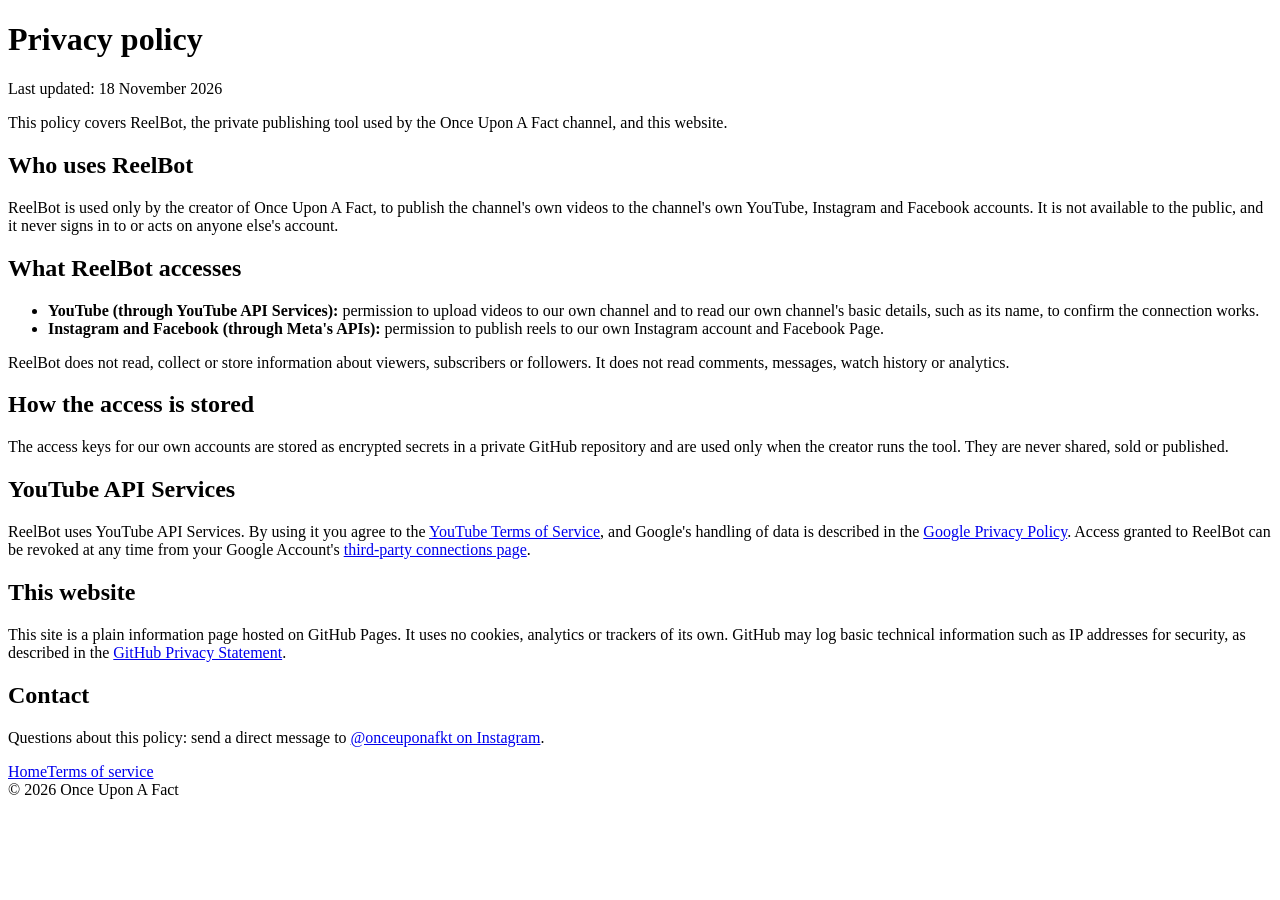
==== privacy.html @ 2e0c2e12 "Add privacy policy page for Once Upon A Fact This HTML file outlines the privacy policy for the Once" ====
<!DOCTYPE html>
<html lang="en">
<head>
<meta charset="utf-8">
<meta name="viewport" content="width=device-width, initial-scale=1">
<title>Privacy policy · Once Upon A Fact</title>
<link rel="stylesheet" href="style.css">
</head>
<body>
<main>
  <h1>Privacy policy</h1>
  <p class="tagline">Last updated: 18 November 2026</p>

  <p>This policy covers ReelBot, the private publishing tool used by the Once Upon A Fact channel, and this website.</p>

  <h2>Who uses ReelBot</h2>
  <p>ReelBot is used only by the creator of Once Upon A Fact, to publish the channel's own videos to the channel's own YouTube, Instagram and Facebook accounts. It is not available to the public, and it never signs in to or acts on anyone else's account.</p>

  <h2>What ReelBot accesses</h2>
  <ul>
    <li><strong>YouTube (through YouTube API Services):</strong> permission to upload videos to our own channel and to read our own channel's basic details, such as its name, to confirm the connection works.</li>
    <li><strong>Instagram and Facebook (through Meta's APIs):</strong> permission to publish reels to our own Instagram account and Facebook Page.</li>
  </ul>
  <p>ReelBot does not read, collect or store information about viewers, subscribers or followers. It does not read comments, messages, watch history or analytics.</p>

  <h2>How the access is stored</h2>
  <p>The access keys for our own accounts are stored as encrypted secrets in a private GitHub repository and are used only when the creator runs the tool. They are never shared, sold or published.</p>

  <h2>YouTube API Services</h2>
  <p>ReelBot uses YouTube API Services. By using it you agree to the <a href="https://www.youtube.com/t/terms">YouTube Terms of Service</a>, and Google's handling of data is described in the <a href="https://policies.google.com/privacy">Google Privacy Policy</a>. Access granted to ReelBot can be revoked at any time from your Google Account's <a href="https://myaccount.google.com/connections">third-party connections page</a>.</p>

  <h2>This website</h2>
  <p>This site is a plain information page hosted on GitHub Pages. It uses no cookies, analytics or trackers of its own. GitHub may log basic technical information such as IP addresses for security, as described in the <a href="https://docs.github.com/site-policy/privacy-policies/github-general-privacy-statement">GitHub Privacy Statement</a>.</p>

  <h2>Contact</h2>
  <p>Questions about this policy: send a direct message to <a href="https://www.instagram.com/onceuponafkt/">@onceuponafkt on Instagram</a>.</p>

  <nav><a href="index.html">Home</a><a href="terms.html">Terms of service</a></nav>
  <footer>© 2026 Once Upon A Fact</footer>
</main>
</body>
</html>
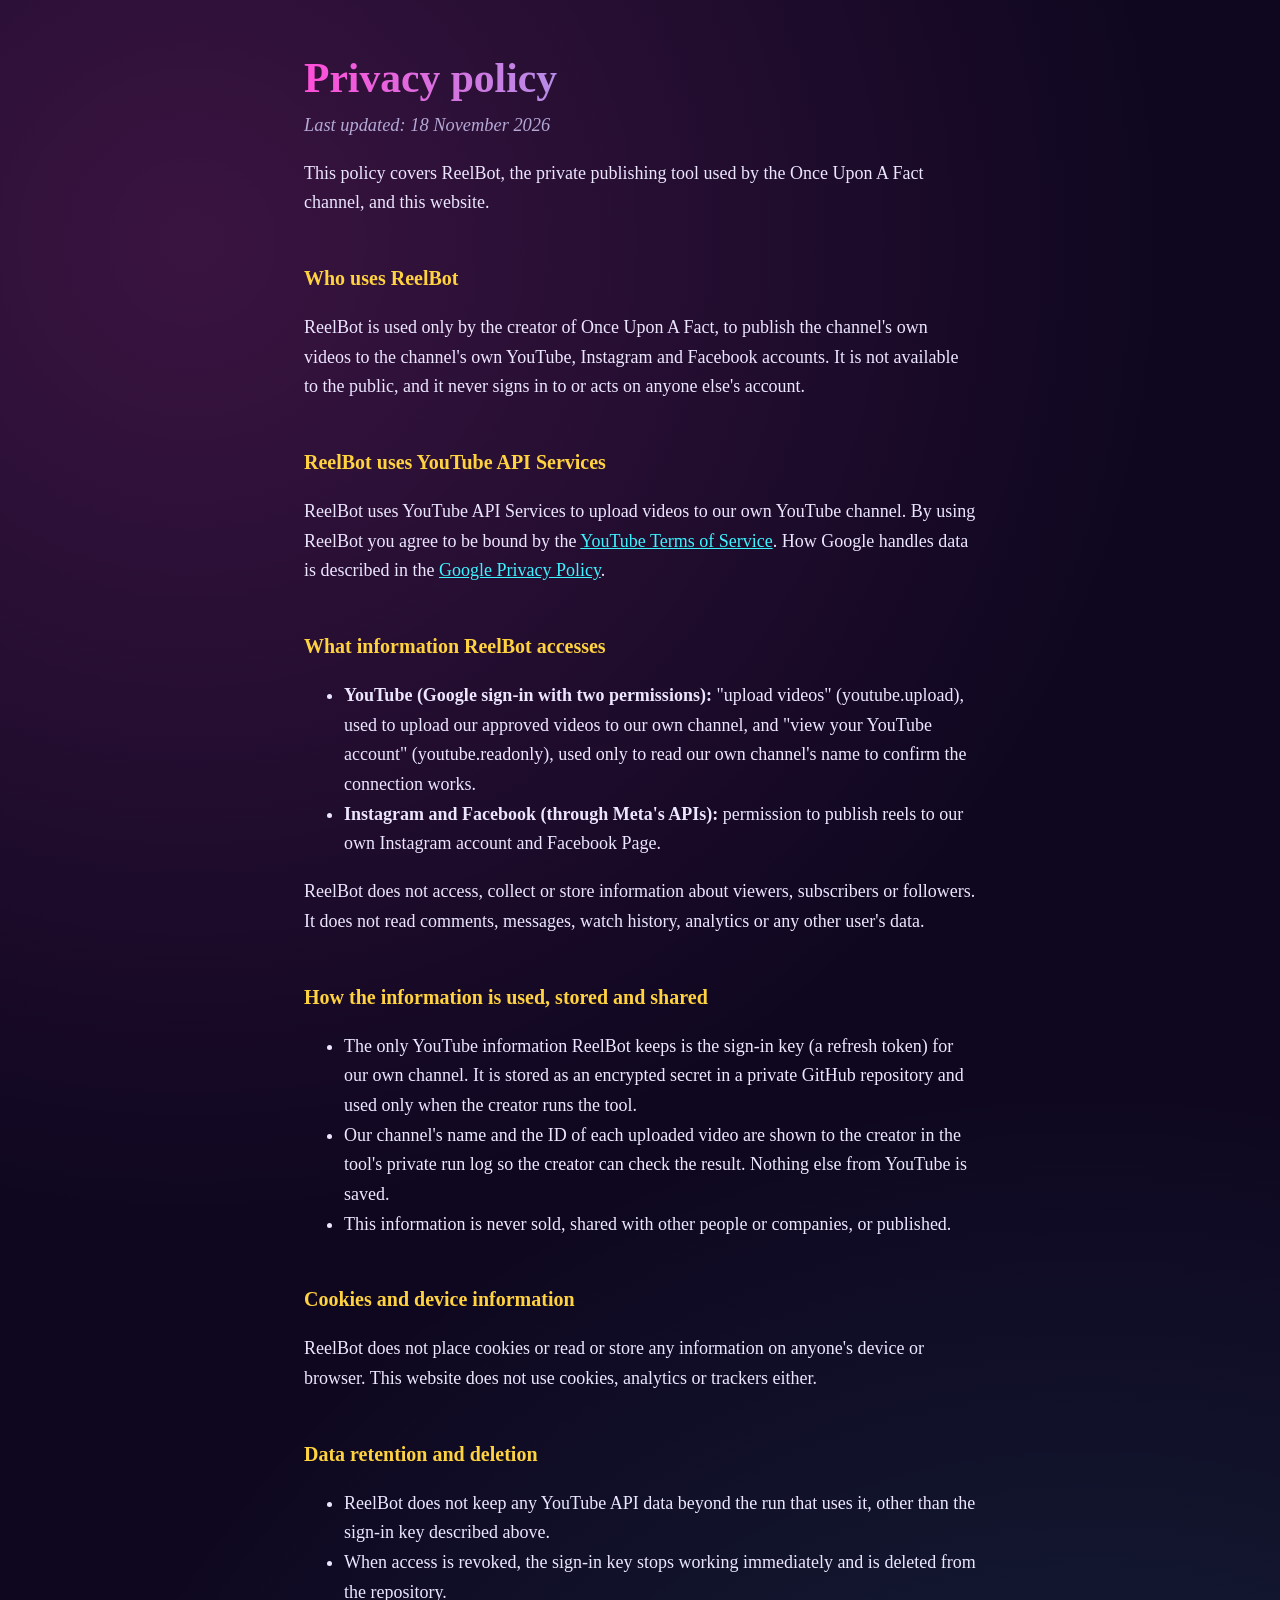
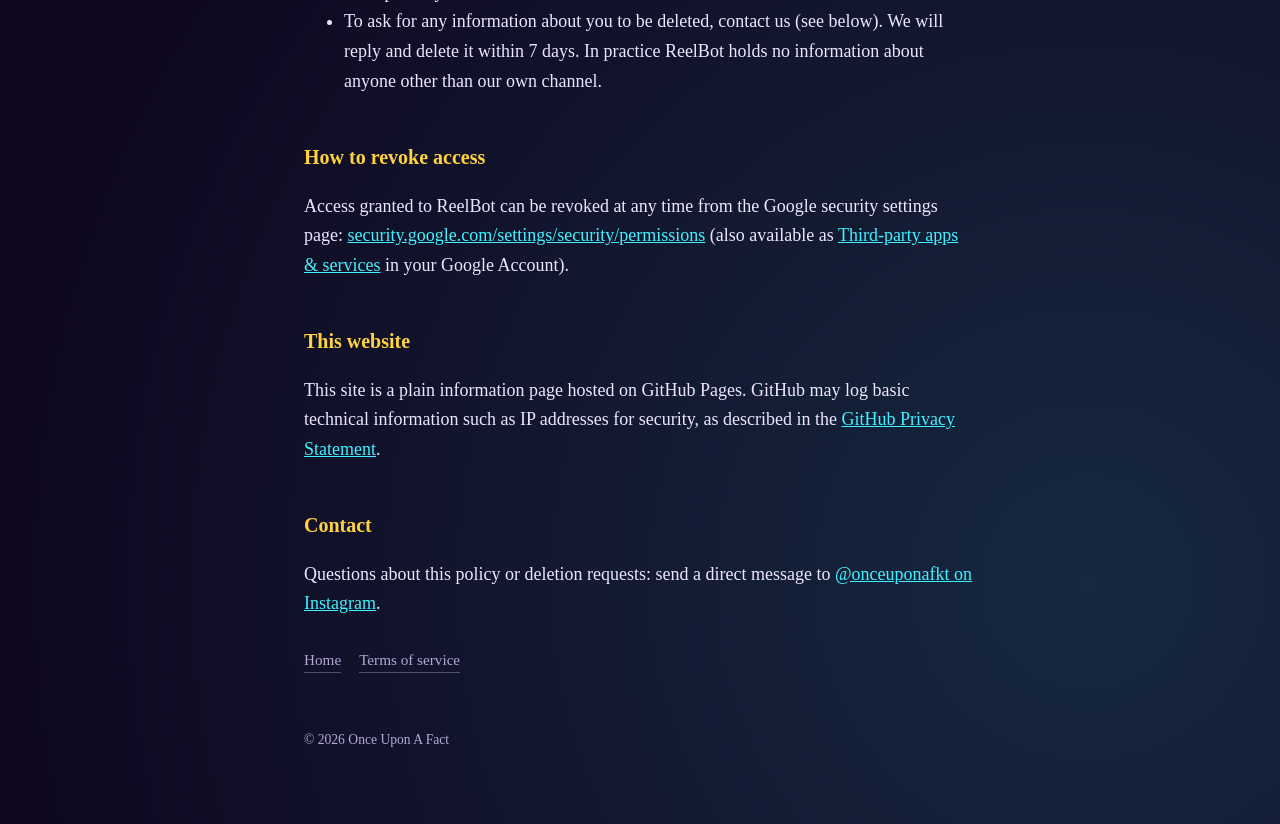
==== commit 6681a3e5: "Update privacy.html" ====
--- a/privacy.html
+++ b/privacy.html
@@ -16,24 +16,41 @@
   <h2>Who uses ReelBot</h2>
   <p>ReelBot is used only by the creator of Once Upon A Fact, to publish the channel's own videos to the channel's own YouTube, Instagram and Facebook accounts. It is not available to the public, and it never signs in to or acts on anyone else's account.</p>
 
-  <h2>What ReelBot accesses</h2>
+  <h2>ReelBot uses YouTube API Services</h2>
+  <p>ReelBot uses YouTube API Services to upload videos to our own YouTube channel. By using ReelBot you agree to be bound by the <a href="https://www.youtube.com/t/terms">YouTube Terms of Service</a>. How Google handles data is described in the <a href="https://policies.google.com/privacy">Google Privacy Policy</a>.</p>
+
+  <h2>What information ReelBot accesses</h2>
   <ul>
-    <li><strong>YouTube (through YouTube API Services):</strong> permission to upload videos to our own channel and to read our own channel's basic details, such as its name, to confirm the connection works.</li>
+    <li><strong>YouTube (Google sign-in with two permissions):</strong> "upload videos" (youtube.upload), used to upload our approved videos to our own channel, and "view your YouTube account" (youtube.readonly), used only to read our own channel's name to confirm the connection works.</li>
     <li><strong>Instagram and Facebook (through Meta's APIs):</strong> permission to publish reels to our own Instagram account and Facebook Page.</li>
   </ul>
-  <p>ReelBot does not read, collect or store information about viewers, subscribers or followers. It does not read comments, messages, watch history or analytics.</p>
+  <p>ReelBot does not access, collect or store information about viewers, subscribers or followers. It does not read comments, messages, watch history, analytics or any other user's data.</p>
 
-  <h2>How the access is stored</h2>
-  <p>The access keys for our own accounts are stored as encrypted secrets in a private GitHub repository and are used only when the creator runs the tool. They are never shared, sold or published.</p>
+  <h2>How the information is used, stored and shared</h2>
+  <ul>
+    <li>The only YouTube information ReelBot keeps is the sign-in key (a refresh token) for our own channel. It is stored as an encrypted secret in a private GitHub repository and used only when the creator runs the tool.</li>
+    <li>Our channel's name and the ID of each uploaded video are shown to the creator in the tool's private run log so the creator can check the result. Nothing else from YouTube is saved.</li>
+    <li>This information is never sold, shared with other people or companies, or published.</li>
+  </ul>
 
-  <h2>YouTube API Services</h2>
-  <p>ReelBot uses YouTube API Services. By using it you agree to the <a href="https://www.youtube.com/t/terms">YouTube Terms of Service</a>, and Google's handling of data is described in the <a href="https://policies.google.com/privacy">Google Privacy Policy</a>. Access granted to ReelBot can be revoked at any time from your Google Account's <a href="https://myaccount.google.com/connections">third-party connections page</a>.</p>
+  <h2>Cookies and device information</h2>
+  <p>ReelBot does not place cookies or read or store any information on anyone's device or browser. This website does not use cookies, analytics or trackers either.</p>
+
+  <h2>Data retention and deletion</h2>
+  <ul>
+    <li>ReelBot does not keep any YouTube API data beyond the run that uses it, other than the sign-in key described above.</li>
+    <li>When access is revoked, the sign-in key stops working immediately and is deleted from the repository.</li>
+    <li>To ask for any information about you to be deleted, contact us (see below). We will reply and delete it within 7 days. In practice ReelBot holds no information about anyone other than our own channel.</li>
+  </ul>
+
+  <h2>How to revoke access</h2>
+  <p>Access granted to ReelBot can be revoked at any time from the Google security settings page: <a href="https://security.google.com/settings/security/permissions">security.google.com/settings/security/permissions</a> (also available as <a href="https://myaccount.google.com/connections">Third-party apps &amp; services</a> in your Google Account).</p>
 
   <h2>This website</h2>
-  <p>This site is a plain information page hosted on GitHub Pages. It uses no cookies, analytics or trackers of its own. GitHub may log basic technical information such as IP addresses for security, as described in the <a href="https://docs.github.com/site-policy/privacy-policies/github-general-privacy-statement">GitHub Privacy Statement</a>.</p>
+  <p>This site is a plain information page hosted on GitHub Pages. GitHub may log basic technical information such as IP addresses for security, as described in the <a href="https://docs.github.com/site-policy/privacy-policies/github-general-privacy-statement">GitHub Privacy Statement</a>.</p>
 
   <h2>Contact</h2>
-  <p>Questions about this policy: send a direct message to <a href="https://www.instagram.com/onceuponafkt/">@onceuponafkt on Instagram</a>.</p>
+  <p>Questions about this policy or deletion requests: send a direct message to <a href="https://www.instagram.com/onceuponafkt/">@onceuponafkt on Instagram</a>.</p>
 
   <nav><a href="index.html">Home</a><a href="terms.html">Terms of service</a></nav>
   <footer>© 2026 Once Upon A Fact</footer>
--- a/style.css
+++ b/style.css
@@ -0,0 +1,44 @@
+:root {
+  --night: #0f0720;
+  --ink: #ece6ff;
+  --muted: #b3a8d6;
+  --magenta: #ff4fd8;
+  --cyan: #3ef3ff;
+  --gold: #ffd23f;
+}
+* { box-sizing: border-box; }
+body {
+  margin: 0;
+  min-height: 100vh;
+  background:
+    radial-gradient(circle at 15% 10%, rgba(255, 79, 216, 0.18), transparent 40%),
+    radial-gradient(circle at 85% 90%, rgba(62, 243, 255, 0.14), transparent 45%),
+    var(--night);
+  color: var(--ink);
+  font: 18px/1.65 Georgia, "Iowan Old Style", "Times New Roman", serif;
+}
+main { max-width: 720px; margin: 0 auto; padding: 56px 24px 72px; }
+h1 {
+  font-size: 2.6rem;
+  line-height: 1.1;
+  margin: 0 0 8px;
+  background: linear-gradient(90deg, var(--magenta), var(--cyan));
+  -webkit-background-clip: text;
+  background-clip: text;
+  color: transparent;
+}
+h2 { font-size: 1.25rem; margin: 2.2em 0 0.4em; color: var(--gold); }
+p, li { color: var(--ink); }
+.tagline { color: var(--muted); font-style: italic; font-size: 1.15rem; margin-top: 0; }
+a { color: var(--cyan); }
+nav { display: flex; gap: 18px; flex-wrap: wrap; margin: 28px 0 0; font-size: 0.95rem; }
+nav a { color: var(--muted); text-decoration: none; border-bottom: 1px solid rgba(179, 168, 214, 0.4); }
+nav a:hover { color: var(--cyan); }
+.eye {
+  width: 64px; height: 64px; border-radius: 50%;
+  border: 2px solid var(--magenta);
+  box-shadow: 0 0 24px rgba(255, 79, 216, 0.6), inset 0 0 18px rgba(62, 243, 255, 0.5);
+  display: grid; place-items: center; margin-bottom: 28px;
+}
+.eye::after { content: ""; width: 14px; height: 14px; border-radius: 50%; background: var(--cyan); box-shadow: 0 0 12px var(--cyan); }
+footer { margin-top: 56px; color: var(--muted); font-size: 0.85rem; }
